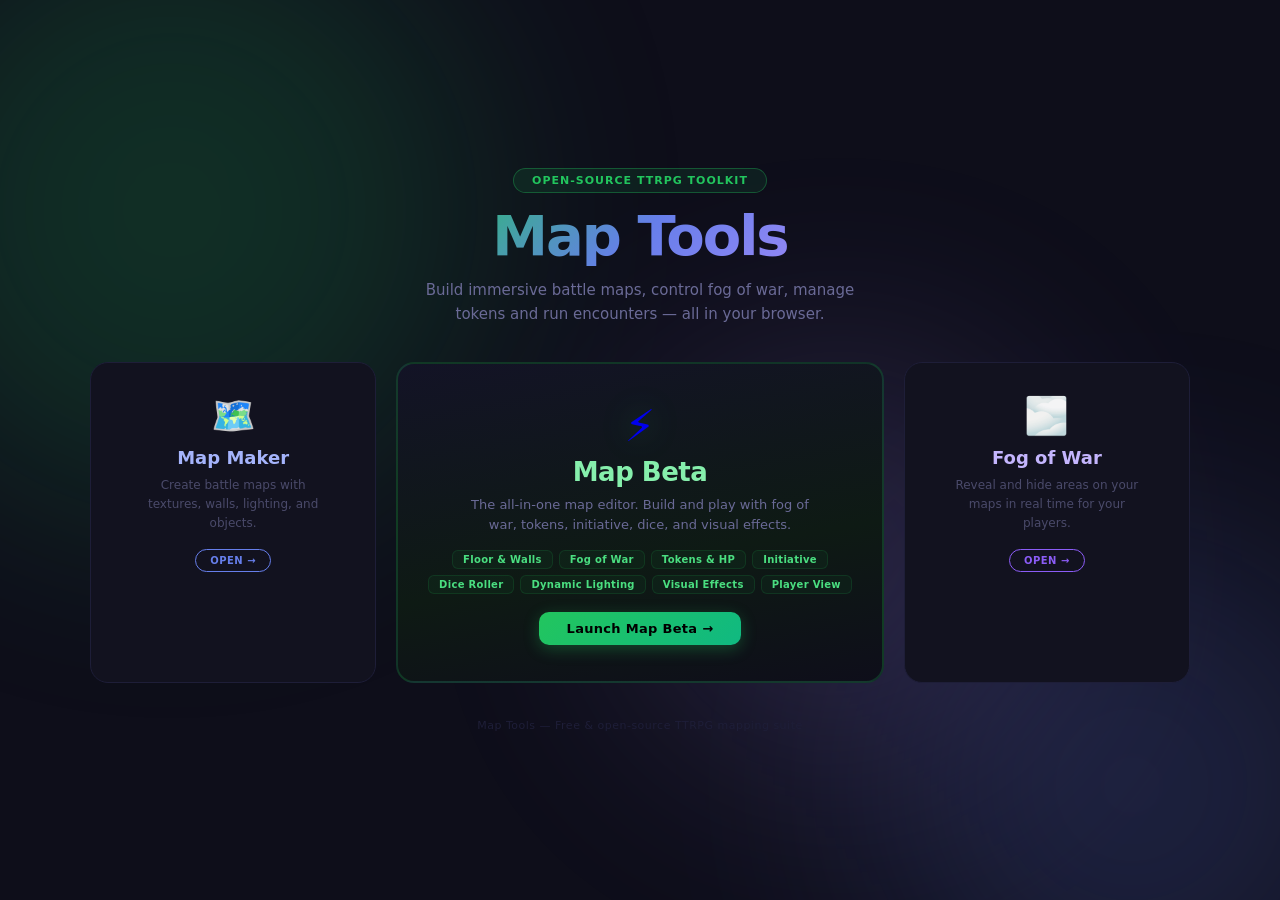
==== index.html @ b00f8c83 "init" ====
<!DOCTYPE html>
<html lang="en">
<head>
  <meta charset="UTF-8">
  <meta name="viewport" content="width=device-width, initial-scale=1.0">
  <title>Map Tools — TTRPG Battle Map Suite</title>
  <link rel="stylesheet" href="css/shared.css">
  <style>
    *,*::before,*::after{box-sizing:border-box;margin:0;padding:0}

    body {
      min-height: 100vh;
      display: flex;
      flex-direction: column;
      align-items: center;
      justify-content: center;
      background: #0e0e1a;
      color: #c8c8e0;
      font-family: 'Segoe UI', system-ui, sans-serif;
      overflow-x: hidden;
      padding: 24px;
    }

    /* ─── ANIMATED BG ─── */
    .bg-glow {
      position: fixed; inset: 0; z-index: 0; pointer-events: none; overflow: hidden;
    }
    .bg-glow .orb {
      position: absolute; border-radius: 50%; filter: blur(120px); opacity: 0.18;
      animation: float 14s ease-in-out infinite alternate;
    }
    .bg-glow .orb:nth-child(1) { width:600px;height:600px;background:#22c55e;top:-10%;left:-10%;animation-delay:0s }
    .bg-glow .orb:nth-child(2) { width:500px;height:500px;background:#667eea;bottom:-15%;right:-8%;animation-delay:-4s }
    .bg-glow .orb:nth-child(3) { width:400px;height:400px;background:#a78bfa;top:40%;left:50%;animation-delay:-8s }
    @keyframes float {
      0%   { transform: translate(0,0) scale(1) }
      100% { transform: translate(40px,-30px) scale(1.15) }
    }

    /* ─── HERO ─── */
    .hero {
      position: relative; z-index: 1;
      text-align: center;
      margin-bottom: 36px;
    }
    .hero-badge {
      display: inline-block;
      padding: 5px 18px;
      border-radius: 20px;
      font-size: 11px;
      font-weight: 700;
      letter-spacing: 1px;
      text-transform: uppercase;
      background: #22c55e18;
      border: 1px solid #22c55e55;
      color: #22c55e;
      margin-bottom: 14px;
    }
    .hero h1 {
      font-size: clamp(36px, 5vw, 56px);
      font-weight: 900;
      background: linear-gradient(135deg, #22c55e 0%, #667eea 50%, #a78bfa 100%);
      -webkit-background-clip: text;
      -webkit-text-fill-color: transparent;
      background-clip: text;
      letter-spacing: -2px;
      line-height: 1.05;
    }
    .hero p {
      margin-top: 12px;
      font-size: 15px;
      color: #6a6a96;
      max-width: 480px;
      margin-left: auto;
      margin-right: auto;
      line-height: 1.6;
    }

    /* ─── CARD ROW (all 3 on same line) ─── */
    .card-row {
      position: relative; z-index: 1;
      display: flex;
      gap: 20px;
      align-items: stretch;
      justify-content: center;
      max-width: 1100px;
      width: 100%;
    }

    /* ─── SHARED CARD BASE ─── */
    .tool-card {
      text-decoration: none;
      display: flex;
      flex-direction: column;
      align-items: center;
      border-radius: 18px;
      cursor: pointer;
      transition: all 0.3s ease;
      position: relative;
      overflow: hidden;
    }
    .tool-card::before {
      content: '';
      position: absolute; inset: 0;
      border-radius: 17px;
      opacity: 0;
      transition: opacity 0.3s;
      pointer-events: none;
    }

    /* ─── FEATURED CARD (Map Beta) ─── */
    .card-beta {
      flex: 1.4;
      min-width: 0;
      padding: 36px 28px;
      border: 2px solid #22c55e33;
      background: linear-gradient(170deg, #131326 0%, #0e1a14 60%, #0e0e1a 100%);
    }
    .card-beta::before {
      background: radial-gradient(ellipse at 30% 20%, #22c55e15 0%, transparent 70%);
    }
    .card-beta::after {
      content: '';
      position: absolute; inset: -2px;
      border-radius: 20px;
      background: conic-gradient(from 180deg, #22c55e44, transparent 40%, #667eea44 60%, transparent);
      z-index: -1;
      opacity: 0;
      transition: opacity 0.3s;
    }
    .card-beta:hover {
      transform: translateY(-4px);
      border-color: #22c55e66;
      box-shadow: 0 24px 60px rgba(0,0,0,0.5), 0 0 40px rgba(34,197,94,0.15);
    }
    .card-beta:hover::before { opacity: 1 }
    .card-beta:hover::after { opacity: 1 }

    .card-beta .card-icon {
      font-size: 44px;
      margin-bottom: 6px;
      filter: drop-shadow(0 0 16px rgba(34,197,94,0.4));
      transition: transform 0.3s;
    }
    .card-beta:hover .card-icon { transform: scale(1.1) rotate(-3deg) }
    .card-beta .card-title {
      font-size: 26px;
      font-weight: 900;
      color: #86efac;
      letter-spacing: -0.5px;
      margin-bottom: 8px;
    }
    .card-beta .card-desc {
      font-size: 13px;
      color: #6a6a96;
      text-align: center;
      line-height: 1.6;
      max-width: 340px;
      margin-bottom: 14px;
    }
    .card-features {
      display: flex;
      flex-wrap: wrap;
      gap: 6px;
      justify-content: center;
      margin-bottom: 18px;
    }
    .feat-tag {
      padding: 3px 10px;
      border-radius: 6px;
      font-size: 10px;
      font-weight: 600;
      background: #22c55e0c;
      border: 1px solid #22c55e22;
      color: #4ade80;
      letter-spacing: 0.3px;
    }
    .card-cta {
      padding: 9px 28px;
      border-radius: 10px;
      font-size: 13px;
      font-weight: 700;
      background: linear-gradient(135deg, #22c55e, #10b981);
      color: #000;
      border: none;
      letter-spacing: 0.3px;
      transition: all 0.2s;
      box-shadow: 0 4px 16px rgba(34,197,94,0.3);
    }
    .card-beta:hover .card-cta {
      box-shadow: 0 8px 24px rgba(34,197,94,0.5);
      transform: scale(1.04);
    }

    /* ─── SIDE CARDS (Maker / Hider) ─── */
    .card-side {
      flex: 0.8;
      min-width: 0;
      padding: 32px 20px;
      border: 1px solid #1e1e38;
      background: #12121f;
    }
    .card-side::before {
      background: linear-gradient(160deg, var(--accent), transparent 60%);
    }
    .card-side:hover {
      transform: translateY(-4px);
      border-color: var(--accent);
      box-shadow: 0 16px 40px rgba(0,0,0,0.4), 0 0 20px var(--glow);
    }
    .card-side:hover::before { opacity: 0.06 }

    .card-side.maker  { --accent: #667eea; --glow: rgba(102,126,234,0.25) }
    .card-side.hider  { --accent: #8b5cf6; --glow: rgba(139,92,246,0.25) }

    .card-side .card-icon {
      font-size: 36px;
      margin-bottom: 10px;
      position: relative; z-index: 1;
      transition: transform 0.25s;
    }
    .card-side:hover .card-icon { transform: scale(1.1) }
    .card-side .card-title {
      font-size: 18px;
      font-weight: 800;
      margin-bottom: 8px;
      position: relative; z-index: 1;
    }
    .card-side.maker .card-title { color: #a5b4fc }
    .card-side.hider .card-title { color: #c4b5fd }
    .card-side .card-desc {
      font-size: 12px;
      color: #4a4a6a;
      text-align: center;
      line-height: 1.6;
      position: relative; z-index: 1;
      max-width: 200px;
      margin-bottom: 16px;
    }
    .card-badge {
      padding: 5px 14px;
      border-radius: 16px;
      font-size: 10px;
      font-weight: 700;
      letter-spacing: 0.5px;
      text-transform: uppercase;
      border: 1px solid var(--accent);
      color: var(--accent);
      background: transparent;
      position: relative; z-index: 1;
      transition: all 0.2s;
    }
    .card-side:hover .card-badge {
      background: var(--accent);
      color: #fff;
    }

    /* ─── FOOTER ─── */
    .landing-footer {
      position: relative; z-index: 1;
      margin-top: 36px;
      text-align: center;
      font-size: 11px;
      color: #1e1e38;
      letter-spacing: 0.5px;
    }

    /* ─── RESPONSIVE ─── */
    @media (max-width: 900px) {
      .card-row { flex-direction: column; align-items: center; max-width: 420px }
      .card-beta, .card-side { flex: none; width: 100% }
    }
  </style>
</head>
<body>

  <div class="bg-glow">
    <div class="orb"></div>
    <div class="orb"></div>
    <div class="orb"></div>
  </div>

  <header class="hero">
    <div class="hero-badge">Open-Source TTRPG Toolkit</div>
    <h1>Map Tools</h1>
    <p>Build immersive battle maps, control fog of war, manage tokens and run encounters — all in your browser.</p>
  </header>

  <main class="card-row">
    <!-- Map Maker -->
    <a class="tool-card card-side maker" href="map-maker.html">
      <div class="card-icon">🗺️</div>
      <div class="card-title">Map Maker</div>
      <p class="card-desc">Create battle maps with textures, walls, lighting, and objects.</p>
      <span class="card-badge">Open &rarr;</span>
    </a>

    <!-- Map Beta (featured) -->
    <a class="tool-card card-beta" href="map-beta.html">
      <div class="card-icon">⚡</div>
      <div class="card-title">Map Beta</div>
      <p class="card-desc">The all-in-one map editor. Build and play with fog of war, tokens, initiative, dice, and visual effects.</p>
      <div class="card-features">
        <span class="feat-tag">Floor & Walls</span>
        <span class="feat-tag">Fog of War</span>
        <span class="feat-tag">Tokens & HP</span>
        <span class="feat-tag">Initiative</span>
        <span class="feat-tag">Dice Roller</span>
        <span class="feat-tag">Dynamic Lighting</span>
        <span class="feat-tag">Visual Effects</span>
        <span class="feat-tag">Player View</span>
      </div>
      <div class="card-cta">Launch Map Beta &rarr;</div>
    </a>

    <!-- Fog of War -->
    <a class="tool-card card-side hider" href="map-hider.html">
      <div class="card-icon">🌫️</div>
      <div class="card-title">Fog of War</div>
      <p class="card-desc">Reveal and hide areas on your maps in real time for your players.</p>
      <span class="card-badge">Open &rarr;</span>
    </a>
  </main>

  <footer class="landing-footer">
    Map Tools &mdash; Free &amp; open-source TTRPG mapping suite
  </footer>

</body>
</html>
---- css/shared.css ----
/* ═══════════════════════════════════════════════════════════
   SHARED.CSS — Styles communs à Map Maker & Map Hider
   ═══════════════════════════════════════════════════════════ */

/* ─── RESET & BASE ─── */
* { margin: 0; padding: 0; box-sizing: border-box; }
body {
    font-family: -apple-system, BlinkMacSystemFont, 'Segoe UI', sans-serif;
    background: #1c1c2e;
    color: #e2e2f0;
    overflow: hidden;
}
.container { height: 100vh; display: flex; flex-direction: column; }

/* ─── TOOLBAR ─── */
.top-toolbar {
    background: #25253e;
    padding: 0 16px;
    display: flex;
    align-items: center;
    border-bottom: 1px solid #3a3a58;
    flex-wrap: nowrap;
    gap: 0;
    height: 48px;
    flex-shrink: 0;
    overflow-x: auto;
}
.top-toolbar::-webkit-scrollbar { height: 3px; }
.top-toolbar::-webkit-scrollbar-track { background: transparent; }
.top-toolbar::-webkit-scrollbar-thumb { background: #3a3a58; border-radius: 2px; }

.toolbar-brand {
    font-size: 14px;
    font-weight: 800;
    background: linear-gradient(135deg, #667eea, #a78bfa);
    -webkit-background-clip: text;
    -webkit-text-fill-color: transparent;
    background-clip: text;
    white-space: nowrap;
    letter-spacing: -0.3px;
    padding-right: 12px;
    flex-shrink: 0;
}
.toolbar-brand span { font-size: 13px; }

.toolbar-divider {
    width: 1px;
    height: 28px;
    background: #3a3a58;
    margin: 0 10px;
    flex-shrink: 0;
}

.toolbar-section {
    display: flex;
    gap: 5px;
    align-items: center;
    flex-shrink: 0;
}
.toolbar-section label:not(.toggle-label) {
    font-size: 11px;
    color: #8888aa;
    margin-right: 2px;
    white-space: nowrap;
}

.toolbar-btn {
    padding: 5px 10px;
    background: #2e2e4a;
    border: 1px solid #4a4a6a;
    color: #c0c0d8;
    cursor: pointer;
    border-radius: 5px;
    font-size: 12px;
    transition: all 0.15s;
    height: 30px;
    display: flex;
    align-items: center;
    justify-content: center;
    white-space: nowrap;
    flex-shrink: 0;
}
.toolbar-btn:hover { background: #38385a; border-color: #667eea; color: #fff; }
.toolbar-btn:disabled { opacity: 0.3; cursor: default; }
.toolbar-btn:disabled:hover { background: #2e2e4a; border-color: #4a4a6a; color: #c0c0d8; }
.toolbar-btn.active {
    background: linear-gradient(135deg, #667eea20, #764ba220);
    border-color: #667eea;
    color: #a5b4fc;
}
.icon-btn { width: 30px; padding: 0; font-size: 14px; font-weight: bold; }
.zoom-display {
    min-width: 42px;
    text-align: center;
    font-size: 12px;
    color: #6677aa;
    font-variant-numeric: tabular-nums;
}
.erase-btn { border-color: #7f1d1d !important; color: #fca5a5 !important; }
.erase-btn:hover { background: #2a0a0a !important; border-color: #ef4444 !important; color: #fff !important; }
.erase-btn.active-erase {
    background: linear-gradient(135deg, #ef4444, #b91c1c) !important;
    border-color: #ef4444 !important;
    color: #fff !important;
    box-shadow: 0 0 10px rgba(239,68,68,0.4);
}
.active-fill-btn {
    background: linear-gradient(135deg, #166534, #15803d) !important;
    border-color: #22c55e !important;
    color: #bbf7d0 !important;
    box-shadow: 0 0 10px rgba(34,197,94,0.4) !important;
}
.toolbar-actions { margin-left: auto; gap: 4px; }
.action-btn { width: 30px; font-size: 14px; }
.danger-btn:hover { background: #2a0a0a !important; border-color: #ef4444 !important; color: #ef4444 !important; }

/* ─── TOGGLE SWITCH ─── */
.toggle-label { display: flex; align-items: center; gap: 7px; cursor: pointer; user-select: none; }
.toggle-input { display: none; }
.toggle-track {
    width: 32px; height: 17px;
    background: #3a3a58; border-radius: 9px;
    position: relative; flex-shrink: 0;
    transition: background 0.2s;
    border: 1px solid #5a5a78;
}
.toggle-track::after {
    content: '';
    position: absolute; top: 2px; left: 2px;
    width: 11px; height: 11px;
    background: #555; border-radius: 50%;
    transition: all 0.2s;
}
.toggle-input:checked + .toggle-track { background: #667eea; border-color: #667eea; }
.toggle-input:checked + .toggle-track::after { left: 17px; background: #fff; }
.toggle-text { font-size: 11px; color: #9999bb; white-space: nowrap; }
.toggle-input:checked ~ .toggle-text { color: #c7d2fe; }
.fill-toggle-label .toggle-text { color: #a78bfa; }
.fill-toggle-label .toggle-input:checked + .toggle-track { background: #7c3aed; border-color: #a78bfa; }
.fill-toggle-label.active-fill .toggle-text { font-weight: bold; }

/* ─── FORM INPUTS ─── */
input[type="number"] {
    width: 48px; padding: 4px 6px;
    background: #2a2a45; border: 1px solid #4a4a6a;
    color: #ddd; border-radius: 4px;
    text-align: center; font-size: 12px; height: 30px;
}
input[type="number"]:focus { outline: none; border-color: #667eea; }

select {
    padding: 5px 7px;
    background: #2a2a45; border: 1px solid #4a4a6a;
    color: #ddd; border-radius: 4px;
    cursor: pointer; font-size: 11px;
}

input[type="color"] {
    width: 30px; height: 26px;
    border: 1px solid #4a4a6a; border-radius: 4px;
    cursor: pointer; background: #2a2a45; padding: 2px;
}

input[type="file"] { display: none; }

input[type="range"] { accent-color: #667eea; }

input[type="text"] {
    background: #2a2a45; border: 1px solid #4a4a6a;
    color: #ddd; border-radius: 4px;
    padding: 4px 8px; font-size: 12px;
    height: 30px;
}
input[type="text"]:focus { outline: none; border-color: #667eea; }

/* ─── MODAL ─── */
.modal-overlay {
    position: fixed; inset: 0;
    background: rgba(0,0,0,0.7);
    z-index: 300; display: none;
    align-items: center; justify-content: center;
}
.modal-overlay.visible { display: flex; }

.modal-box {
    background: #1e1e35;
    border: 1px solid #667eea55;
    border-radius: 12px;
    width: 400px; max-width: 90vw;
    box-shadow: 0 16px 48px rgba(0,0,0,0.7);
    overflow: hidden;
}
.modal-header {
    background: linear-gradient(135deg, #667eea22, #764ba222);
    padding: 12px 16px;
    display: flex; align-items: center; justify-content: space-between;
    border-bottom: 1px solid #3a3a5a;
}
.modal-title { font-size: 13px; font-weight: bold; color: #a5b4fc; }
.modal-close { background: none; border: none; color: #666; cursor: pointer; font-size: 18px; }
.modal-close:hover { color: #ef4444; }
.modal-body { padding: 16px; }
.modal-body textarea {
    width: 100%; height: 120px;
    background: #2a2a45; border: 1px solid #3a3a60;
    color: #ddd; border-radius: 6px;
    padding: 8px; font-size: 12px;
    resize: vertical; font-family: inherit; line-height: 1.5;
}
.modal-body textarea:focus { outline: none; border-color: #667eea; }
.modal-body label { font-size: 11px; color: #8888aa; display: block; margin-bottom: 6px; }
.modal-footer {
    padding: 12px 16px;
    display: flex; gap: 8px; justify-content: flex-end;
    border-top: 1px solid #2a2a45;
}
.modal-btn { padding: 7px 16px; border-radius: 5px; cursor: pointer; font-size: 12px; font-weight: bold; border: 1px solid; }
.modal-btn-primary { background: #667eea; border-color: #667eea; color: #fff; }
.modal-btn-primary:hover { background: #764ba2; }
.modal-btn-danger { background: transparent; border-color: #ef4444; color: #ef4444; }
.modal-btn-danger:hover { background: #ef444422; }
.modal-btn-cancel { background: transparent; border-color: #3a3a5a; color: #888; }
.modal-btn-cancel:hover { color: #fff; border-color: #667eea; }

.note-icon-select { display: flex; gap: 6px; flex-wrap: wrap; margin-bottom: 10px; }
.note-icon-btn { font-size: 18px; padding: 4px 8px; background: #2a2a45; border: 1px solid #3a3a60; border-radius: 5px; cursor: pointer; transition: all 0.1s; }
.note-icon-btn:hover, .note-icon-btn.selected { background: #667eea33; border-color: #667eea; transform: scale(1.15); }

/* ─── SCROLLBAR ─── */
::-webkit-scrollbar { width: 3px; height: 3px; }
::-webkit-scrollbar-track { background: transparent; }
::-webkit-scrollbar-thumb { background: #2a2a40; border-radius: 2px; }

/* ─── ANIMATIONS ─── */
@keyframes flicker { from { opacity: 0.7; transform: scale(0.9); } to { opacity: 1; transform: scale(1.1); } }
@keyframes pulse-badge { 0%,100% { box-shadow: 0 0 0 0 rgba(102,126,234,0.4); } 50% { box-shadow: 0 0 0 4px rgba(102,126,234,0); } }
@keyframes pulse-erase { 0%,100% { box-shadow: 0 0 0 0 rgba(239,68,68,0.4); } 50% { box-shadow: 0 0 0 5px rgba(239,68,68,0); } }
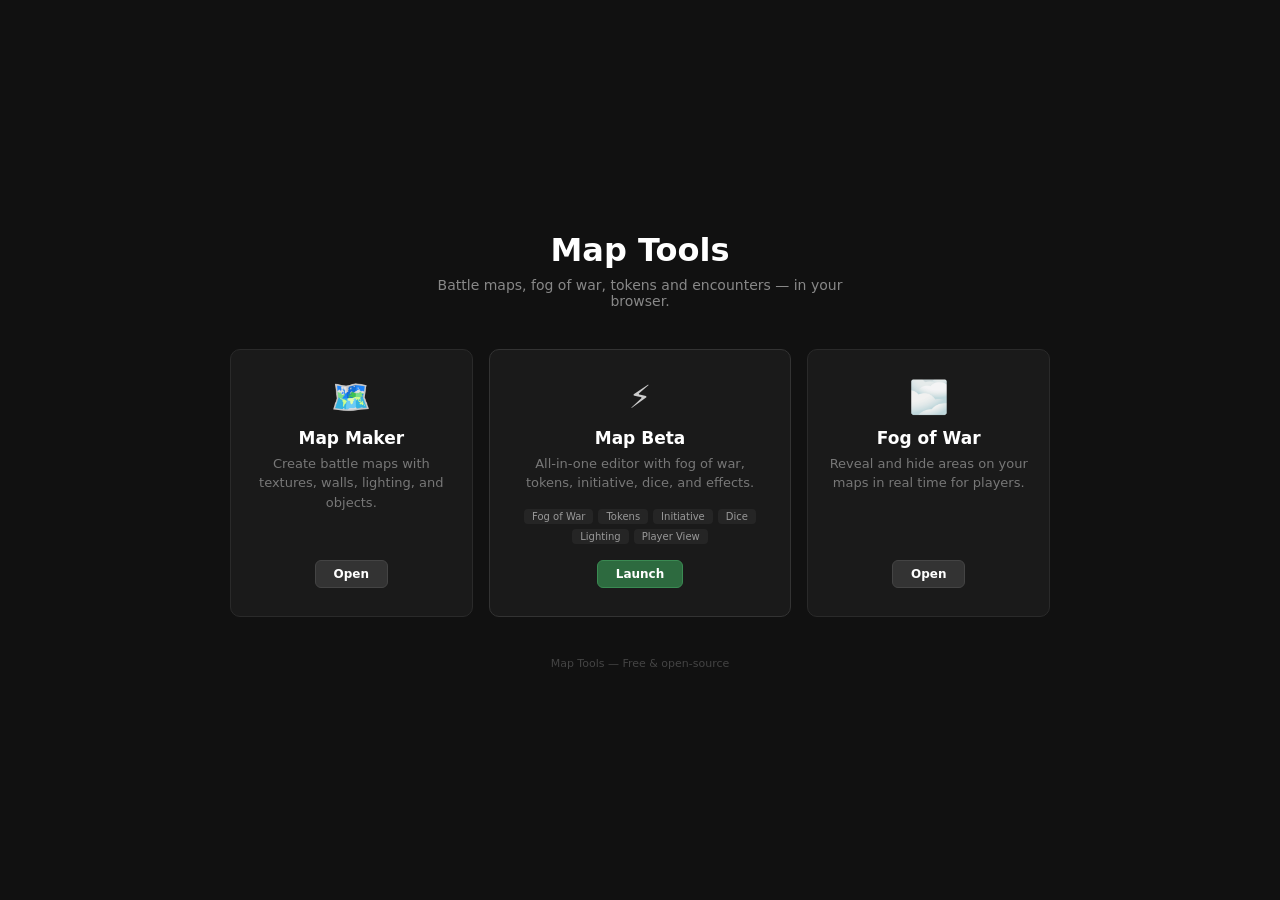
==== commit 1be6b606: "wip" ====
--- a/index.html
+++ b/index.html
@@ -14,317 +14,163 @@
       flex-direction: column;
       align-items: center;
       justify-content: center;
-      background: #0e0e1a;
-      color: #c8c8e0;
+      background: #111;
+      color: #ddd;
       font-family: 'Segoe UI', system-ui, sans-serif;
-      overflow-x: hidden;
-      padding: 24px;
+      padding: 32px 20px;
     }
 
-    /* ─── ANIMATED BG ─── */
-    .bg-glow {
-      position: fixed; inset: 0; z-index: 0; pointer-events: none; overflow: hidden;
+    header {
+      text-align: center;
+      margin-bottom: 40px;
     }
-    .bg-glow .orb {
-      position: absolute; border-radius: 50%; filter: blur(120px); opacity: 0.18;
-      animation: float 14s ease-in-out infinite alternate;
+    header h1 {
+      font-size: 32px;
+      font-weight: 700;
+      color: #fff;
+      margin-bottom: 8px;
     }
-    .bg-glow .orb:nth-child(1) { width:600px;height:600px;background:#22c55e;top:-10%;left:-10%;animation-delay:0s }
-    .bg-glow .orb:nth-child(2) { width:500px;height:500px;background:#667eea;bottom:-15%;right:-8%;animation-delay:-4s }
-    .bg-glow .orb:nth-child(3) { width:400px;height:400px;background:#a78bfa;top:40%;left:50%;animation-delay:-8s }
-    @keyframes float {
-      0%   { transform: translate(0,0) scale(1) }
-      100% { transform: translate(40px,-30px) scale(1.15) }
+    header p {
+      font-size: 14px;
+      color: #888;
+      max-width: 440px;
     }
 
-    /* ─── HERO ─── */
-    .hero {
-      position: relative; z-index: 1;
-      text-align: center;
-      margin-bottom: 36px;
-    }
-    .hero-badge {
-      display: inline-block;
-      padding: 5px 18px;
-      border-radius: 20px;
-      font-size: 11px;
-      font-weight: 700;
-      letter-spacing: 1px;
-      text-transform: uppercase;
-      background: #22c55e18;
-      border: 1px solid #22c55e55;
-      color: #22c55e;
-      margin-bottom: 14px;
-    }
-    .hero h1 {
-      font-size: clamp(36px, 5vw, 56px);
-      font-weight: 900;
-      background: linear-gradient(135deg, #22c55e 0%, #667eea 50%, #a78bfa 100%);
-      -webkit-background-clip: text;
-      -webkit-text-fill-color: transparent;
-      background-clip: text;
-      letter-spacing: -2px;
-      line-height: 1.05;
-    }
-    .hero p {
-      margin-top: 12px;
-      font-size: 15px;
-      color: #6a6a96;
-      max-width: 480px;
-      margin-left: auto;
-      margin-right: auto;
-      line-height: 1.6;
-    }
-
-    /* ─── CARD ROW (all 3 on same line) ─── */
-    .card-row {
-      position: relative; z-index: 1;
+    .cards {
       display: flex;
-      gap: 20px;
-      align-items: stretch;
-      justify-content: center;
-      max-width: 1100px;
+      gap: 16px;
+      max-width: 820px;
       width: 100%;
     }
 
-    /* ─── SHARED CARD BASE ─── */
-    .tool-card {
+    .card {
+      flex: 1;
       text-decoration: none;
+      color: #ccc;
+      background: #1a1a1a;
+      border: 1px solid #2a2a2a;
+      border-radius: 10px;
+      padding: 28px 20px;
       display: flex;
       flex-direction: column;
       align-items: center;
-      border-radius: 18px;
-      cursor: pointer;
-      transition: all 0.3s ease;
-      position: relative;
-      overflow: hidden;
+      text-align: center;
+      transition: border-color 0.2s, background 0.2s;
     }
-    .tool-card::before {
-      content: '';
-      position: absolute; inset: 0;
-      border-radius: 17px;
-      opacity: 0;
-      transition: opacity 0.3s;
-      pointer-events: none;
+    .card:hover {
+      border-color: #444;
+      background: #1f1f1f;
     }
 
-    /* ─── FEATURED CARD (Map Beta) ─── */
-    .card-beta {
-      flex: 1.4;
-      min-width: 0;
-      padding: 36px 28px;
-      border: 2px solid #22c55e33;
-      background: linear-gradient(170deg, #131326 0%, #0e1a14 60%, #0e0e1a 100%);
+    .card .icon {
+      font-size: 32px;
+      margin-bottom: 12px;
     }
-    .card-beta::before {
-      background: radial-gradient(ellipse at 30% 20%, #22c55e15 0%, transparent 70%);
+    .card h2 {
+      font-size: 17px;
+      font-weight: 600;
+      color: #fff;
+      margin-bottom: 6px;
     }
-    .card-beta::after {
-      content: '';
-      position: absolute; inset: -2px;
-      border-radius: 20px;
-      background: conic-gradient(from 180deg, #22c55e44, transparent 40%, #667eea44 60%, transparent);
-      z-index: -1;
-      opacity: 0;
-      transition: opacity 0.3s;
+    .card p {
+      font-size: 13px;
+      color: #777;
+      line-height: 1.5;
+      margin-bottom: 16px;
     }
-    .card-beta:hover {
-      transform: translateY(-4px);
-      border-color: #22c55e66;
-      box-shadow: 0 24px 60px rgba(0,0,0,0.5), 0 0 40px rgba(34,197,94,0.15);
-    }
-    .card-beta:hover::before { opacity: 1 }
-    .card-beta:hover::after { opacity: 1 }
 
-    .card-beta .card-icon {
-      font-size: 44px;
-      margin-bottom: 6px;
-      filter: drop-shadow(0 0 16px rgba(34,197,94,0.4));
-      transition: transform 0.3s;
-    }
-    .card-beta:hover .card-icon { transform: scale(1.1) rotate(-3deg) }
-    .card-beta .card-title {
-      font-size: 26px;
-      font-weight: 900;
-      color: #86efac;
-      letter-spacing: -0.5px;
-      margin-bottom: 8px;
-    }
-    .card-beta .card-desc {
-      font-size: 13px;
-      color: #6a6a96;
-      text-align: center;
-      line-height: 1.6;
-      max-width: 340px;
-      margin-bottom: 14px;
-    }
-    .card-features {
+    .card .tags {
       display: flex;
       flex-wrap: wrap;
-      gap: 6px;
+      gap: 5px;
       justify-content: center;
-      margin-bottom: 18px;
+      margin-bottom: 16px;
     }
-    .feat-tag {
-      padding: 3px 10px;
-      border-radius: 6px;
+    .card .tags span {
       font-size: 10px;
-      font-weight: 600;
-      background: #22c55e0c;
-      border: 1px solid #22c55e22;
-      color: #4ade80;
-      letter-spacing: 0.3px;
-    }
-    .card-cta {
-      padding: 9px 28px;
-      border-radius: 10px;
-      font-size: 13px;
-      font-weight: 700;
-      background: linear-gradient(135deg, #22c55e, #10b981);
-      color: #000;
-      border: none;
-      letter-spacing: 0.3px;
-      transition: all 0.2s;
-      box-shadow: 0 4px 16px rgba(34,197,94,0.3);
-    }
-    .card-beta:hover .card-cta {
-      box-shadow: 0 8px 24px rgba(34,197,94,0.5);
-      transform: scale(1.04);
+      padding: 2px 8px;
+      border-radius: 4px;
+      background: #252525;
+      color: #999;
     }
 
-    /* ─── SIDE CARDS (Maker / Hider) ─── */
-    .card-side {
-      flex: 0.8;
-      min-width: 0;
-      padding: 32px 20px;
-      border: 1px solid #1e1e38;
-      background: #12121f;
+    .card .btn {
+      font-size: 12px;
+      font-weight: 600;
+      color: #fff;
+      background: #333;
+      border: 1px solid #444;
+      border-radius: 6px;
+      padding: 6px 18px;
+      margin-top: auto;
+      transition: background 0.2s;
     }
-    .card-side::before {
-      background: linear-gradient(160deg, var(--accent), transparent 60%);
-    }
-    .card-side:hover {
-      transform: translateY(-4px);
-      border-color: var(--accent);
-      box-shadow: 0 16px 40px rgba(0,0,0,0.4), 0 0 20px var(--glow);
-    }
-    .card-side:hover::before { opacity: 0.06 }
-
-    .card-side.maker  { --accent: #667eea; --glow: rgba(102,126,234,0.25) }
-    .card-side.hider  { --accent: #8b5cf6; --glow: rgba(139,92,246,0.25) }
-
-    .card-side .card-icon {
-      font-size: 36px;
-      margin-bottom: 10px;
-      position: relative; z-index: 1;
-      transition: transform 0.25s;
-    }
-    .card-side:hover .card-icon { transform: scale(1.1) }
-    .card-side .card-title {
-      font-size: 18px;
-      font-weight: 800;
-      margin-bottom: 8px;
-      position: relative; z-index: 1;
-    }
-    .card-side.maker .card-title { color: #a5b4fc }
-    .card-side.hider .card-title { color: #c4b5fd }
-    .card-side .card-desc {
-      font-size: 12px;
-      color: #4a4a6a;
-      text-align: center;
-      line-height: 1.6;
-      position: relative; z-index: 1;
-      max-width: 200px;
-      margin-bottom: 16px;
-    }
-    .card-badge {
-      padding: 5px 14px;
-      border-radius: 16px;
-      font-size: 10px;
-      font-weight: 700;
-      letter-spacing: 0.5px;
-      text-transform: uppercase;
-      border: 1px solid var(--accent);
-      color: var(--accent);
-      background: transparent;
-      position: relative; z-index: 1;
-      transition: all 0.2s;
-    }
-    .card-side:hover .card-badge {
-      background: var(--accent);
-      color: #fff;
+    .card:hover .btn {
+      background: #444;
     }
 
-    /* ─── FOOTER ─── */
-    .landing-footer {
-      position: relative; z-index: 1;
-      margin-top: 36px;
-      text-align: center;
-      font-size: 11px;
-      color: #1e1e38;
-      letter-spacing: 0.5px;
+    .card.featured {
+      border-color: #333;
+      flex: 1.3;
+    }
+    .card.featured .btn {
+      background: #2d6a3f;
+      border-color: #3a8a52;
+    }
+    .card.featured:hover .btn {
+      background: #3a8a52;
     }
 
-    /* ─── RESPONSIVE ─── */
-    @media (max-width: 900px) {
-      .card-row { flex-direction: column; align-items: center; max-width: 420px }
-      .card-beta, .card-side { flex: none; width: 100% }
+    footer {
+      margin-top: 40px;
+      font-size: 11px;
+      color: #444;
+    }
+
+    @media (max-width: 700px) {
+      .cards { flex-direction: column; max-width: 360px; }
     }
   </style>
 </head>
 <body>
 
-  <div class="bg-glow">
-    <div class="orb"></div>
-    <div class="orb"></div>
-    <div class="orb"></div>
-  </div>
-
-  <header class="hero">
-    <div class="hero-badge">Open-Source TTRPG Toolkit</div>
+  <header>
     <h1>Map Tools</h1>
-    <p>Build immersive battle maps, control fog of war, manage tokens and run encounters — all in your browser.</p>
+    <p>Battle maps, fog of war, tokens and encounters — in your browser.</p>
   </header>
 
-  <main class="card-row">
-    <!-- Map Maker -->
-    <a class="tool-card card-side maker" href="map-maker.html">
-      <div class="card-icon">🗺️</div>
-      <div class="card-title">Map Maker</div>
-      <p class="card-desc">Create battle maps with textures, walls, lighting, and objects.</p>
-      <span class="card-badge">Open &rarr;</span>
+  <main class="cards">
+    <a class="card" href="map-maker.html">
+      <div class="icon">🗺️</div>
+      <h2>Map Maker</h2>
+      <p>Create battle maps with textures, walls, lighting, and objects.</p>
+      <span class="btn">Open</span>
     </a>
 
-    <!-- Map Beta (featured) -->
-    <a class="tool-card card-beta" href="map-beta.html">
-      <div class="card-icon">⚡</div>
-      <div class="card-title">Map Beta</div>
-      <p class="card-desc">The all-in-one map editor. Build and play with fog of war, tokens, initiative, dice, and visual effects.</p>
-      <div class="card-features">
-        <span class="feat-tag">Floor & Walls</span>
-        <span class="feat-tag">Fog of War</span>
-        <span class="feat-tag">Tokens & HP</span>
-        <span class="feat-tag">Initiative</span>
-        <span class="feat-tag">Dice Roller</span>
-        <span class="feat-tag">Dynamic Lighting</span>
-        <span class="feat-tag">Visual Effects</span>
-        <span class="feat-tag">Player View</span>
+    <a class="card featured" href="map-beta.html">
+      <div class="icon">⚡</div>
+      <h2>Map Beta</h2>
+      <p>All-in-one editor with fog of war, tokens, initiative, dice, and effects.</p>
+      <div class="tags">
+        <span>Fog of War</span>
+        <span>Tokens</span>
+        <span>Initiative</span>
+        <span>Dice</span>
+        <span>Lighting</span>
+        <span>Player View</span>
       </div>
-      <div class="card-cta">Launch Map Beta &rarr;</div>
+      <span class="btn">Launch</span>
     </a>
 
-    <!-- Fog of War -->
-    <a class="tool-card card-side hider" href="map-hider.html">
-      <div class="card-icon">🌫️</div>
-      <div class="card-title">Fog of War</div>
-      <p class="card-desc">Reveal and hide areas on your maps in real time for your players.</p>
-      <span class="card-badge">Open &rarr;</span>
+    <a class="card" href="map-hider.html">
+      <div class="icon">🌫️</div>
+      <h2>Fog of War</h2>
+      <p>Reveal and hide areas on your maps in real time for players.</p>
+      <span class="btn">Open</span>
     </a>
   </main>
 
-  <footer class="landing-footer">
-    Map Tools &mdash; Free &amp; open-source TTRPG mapping suite
-  </footer>
+  <footer>Map Tools — Free &amp; open-source</footer>
 
 </body>
 </html>
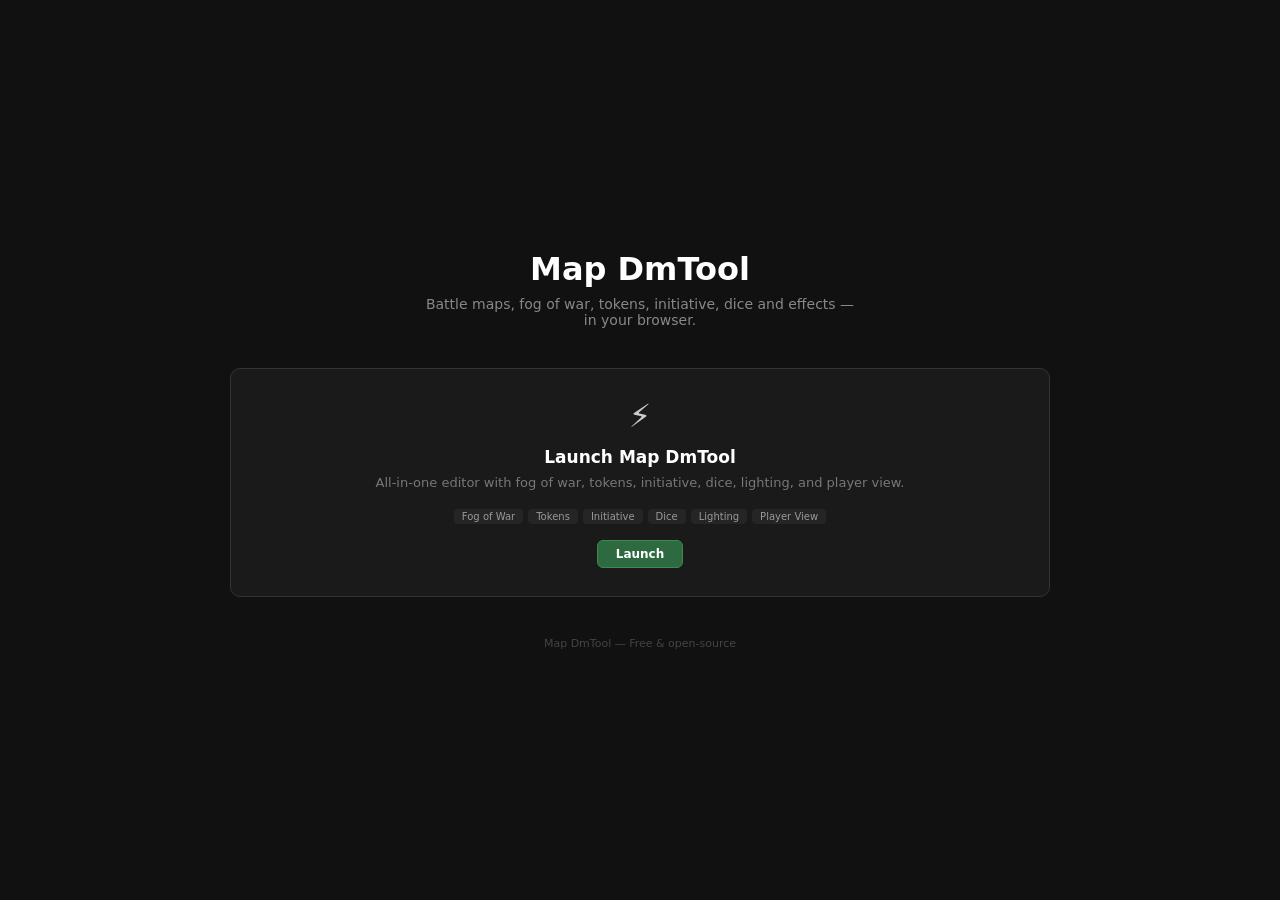
==== commit 1ddf72ba: "wip" ====
--- a/index.html
+++ b/index.html
@@ -3,7 +3,7 @@
 <head>
   <meta charset="UTF-8">
   <meta name="viewport" content="width=device-width, initial-scale=1.0">
-  <title>Map Tools — TTRPG Battle Map Suite</title>
+  <title>Map DmTool — TTRPG Battle Map Suite</title>
   <link rel="stylesheet" href="css/shared.css">
   <style>
     *,*::before,*::after{box-sizing:border-box;margin:0;padding:0}
@@ -135,22 +135,15 @@
 <body>
 
   <header>
-    <h1>Map Tools</h1>
-    <p>Battle maps, fog of war, tokens and encounters — in your browser.</p>
+    <h1>Map DmTool</h1>
+    <p>Battle maps, fog of war, tokens, initiative, dice and effects — in your browser.</p>
   </header>
 
   <main class="cards">
-    <a class="card" href="map-maker.html">
-      <div class="icon">🗺️</div>
-      <h2>Map Maker</h2>
-      <p>Create battle maps with textures, walls, lighting, and objects.</p>
-      <span class="btn">Open</span>
-    </a>
-
-    <a class="card featured" href="map-beta.html">
+    <a class="card featured" href="map-dmtool.html">
       <div class="icon">⚡</div>
-      <h2>Map Beta</h2>
-      <p>All-in-one editor with fog of war, tokens, initiative, dice, and effects.</p>
+      <h2>Launch Map DmTool</h2>
+      <p>All-in-one editor with fog of war, tokens, initiative, dice, lighting, and player view.</p>
       <div class="tags">
         <span>Fog of War</span>
         <span>Tokens</span>
@@ -161,16 +154,9 @@
       </div>
       <span class="btn">Launch</span>
     </a>
-
-    <a class="card" href="map-hider.html">
-      <div class="icon">🌫️</div>
-      <h2>Fog of War</h2>
-      <p>Reveal and hide areas on your maps in real time for players.</p>
-      <span class="btn">Open</span>
-    </a>
   </main>
 
-  <footer>Map Tools — Free &amp; open-source</footer>
+  <footer>Map DmTool — Free &amp; open-source</footer>
 
 </body>
 </html>
